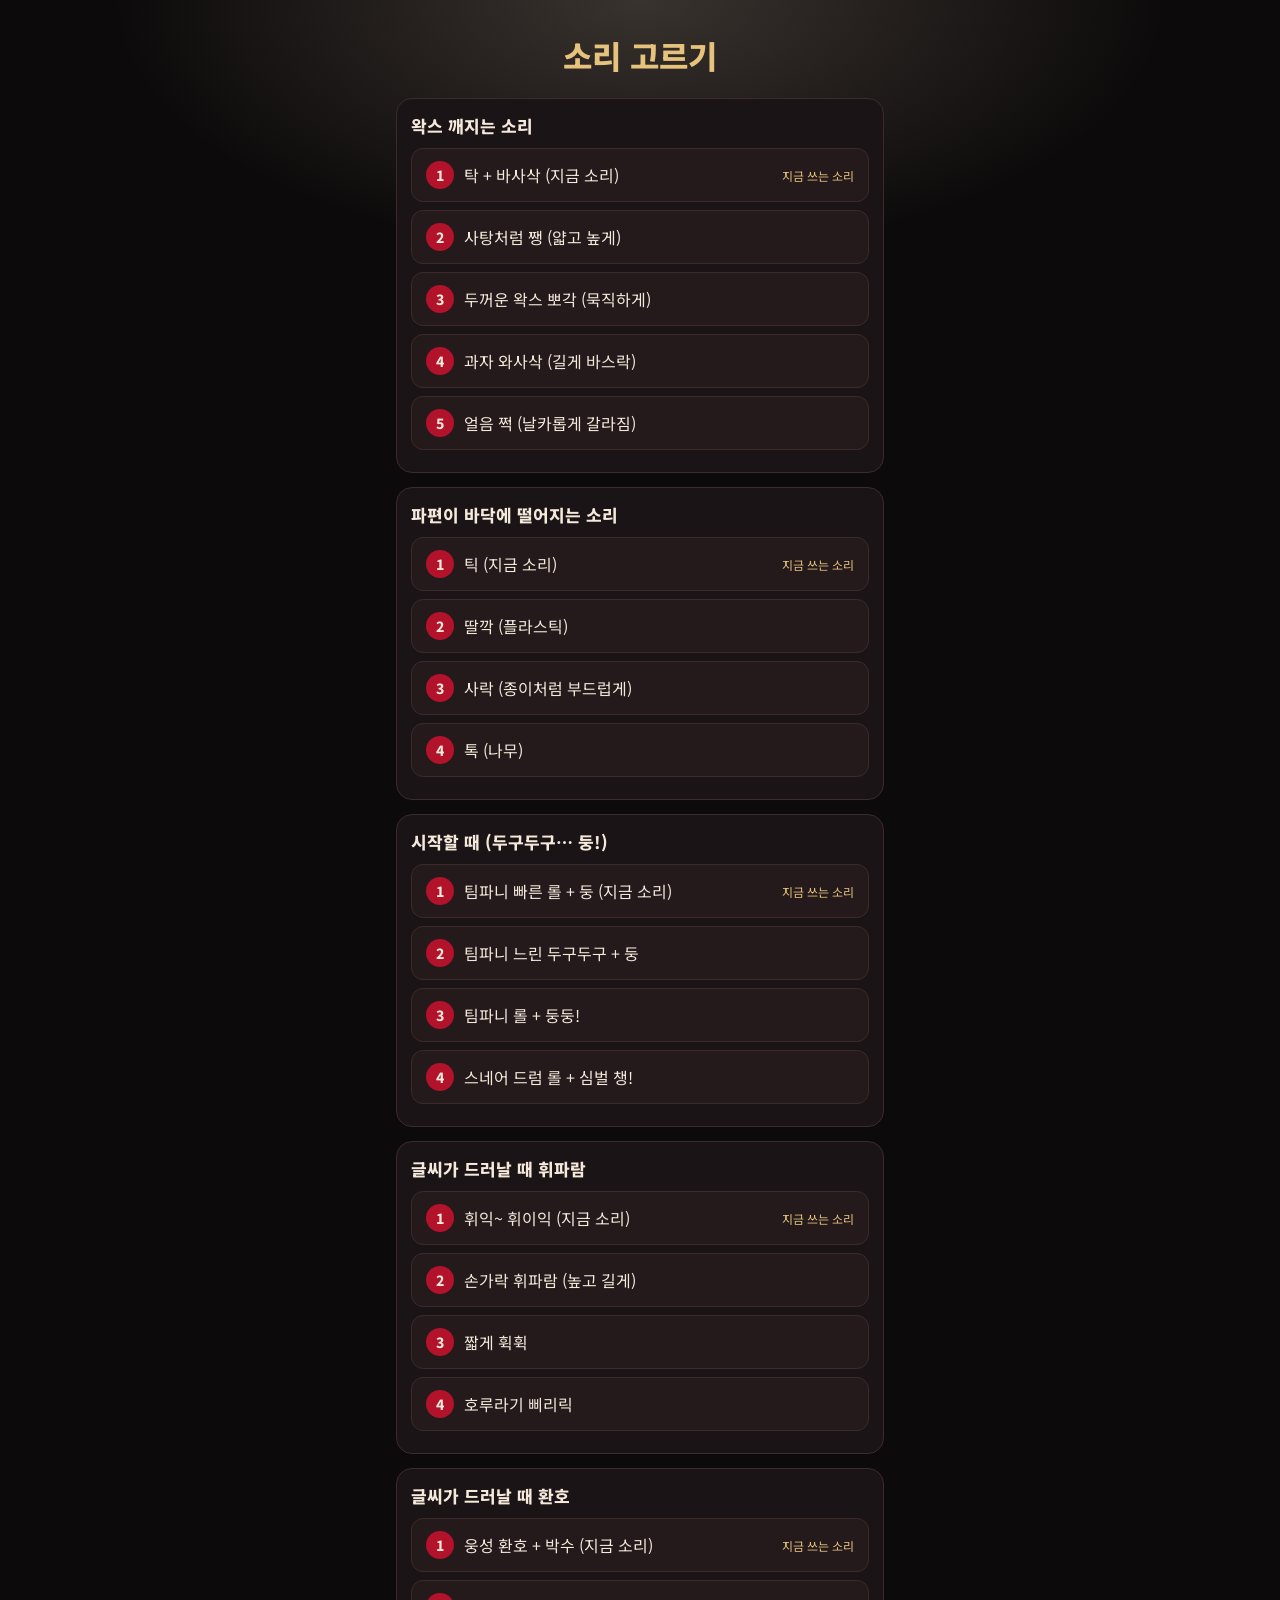
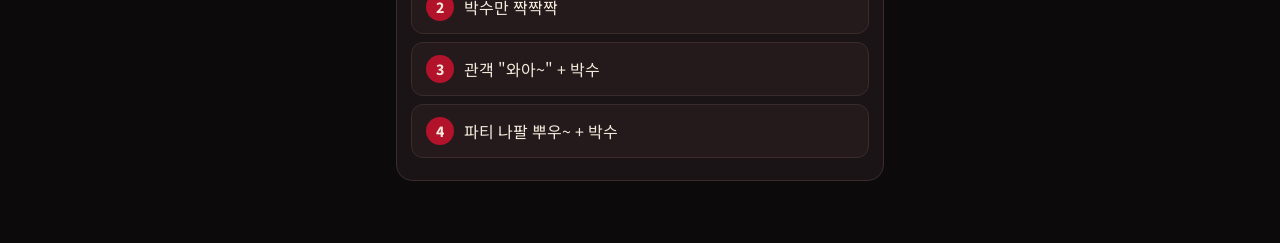
==== sounds.html @ 1c0ba524 "소리 고르기 페이지 Co-Authored-By: Claude Opus 5.5 <noreply@anthropic.com>" ====
<!doctype html>
<html lang="ko">
<head>
  <meta charset="utf-8" />
  <meta name="viewport" content="width=device-width, initial-scale=1" />
  <title>소리 고르기</title>
  <link rel="stylesheet" href="https://fonts.googleapis.com/css2?family=Noto+Sans+KR:wght@400;800&display=swap" />
  <style>
    :root { --bg: #0d0a0b; --ink: #f4e9da; --muted: #a8968d; --gold: #e7c27d; --card: #1b1416; --line: #3b2b2b; --accent: #b3122b; }
    * { box-sizing: border-box; }
    body {
      margin: 0; color: var(--ink); font-family: 'Noto Sans KR', system-ui, sans-serif;
      background: radial-gradient(ellipse 55% 38% at 50% 0%, rgba(255, 236, 205, 0.18), transparent 75%), var(--bg);
      background-attachment: fixed;
    }
    main { max-width: 520px; margin: 0 auto; padding: 24px 16px 48px; }
    h1 { font-weight: 800; color: var(--gold); text-align: center; margin: 8px 0 20px; }
    section { background: var(--card); border: 1px solid var(--line); border-radius: 16px; padding: 14px; margin-bottom: 14px; }
    h2 { font-size: 17px; font-weight: 800; margin: 0 0 10px; }
    button {
      display: flex; align-items: center; gap: 10px; width: 100%; text-align: left;
      font: inherit; font-size: 16px; color: var(--ink); background: #241a1c;
      border: 1px solid var(--line); border-radius: 12px; padding: 12px 14px; margin-bottom: 8px; cursor: pointer;
    }
    button:active, button.playing { border-color: var(--gold); }
    .no { flex: none; width: 28px; height: 28px; border-radius: 50%; display: grid; place-items: center; background: var(--accent); font-weight: 800; font-size: 14px; }
    .now { margin-left: auto; font-size: 12px; color: var(--gold); }
  </style>
</head>
<body>
  <main>
    <h1>소리 고르기</h1>
    <div id="list"></div>
  </main>
  <script type="module">
    import { VARIANTS, toBuffer } from './src/sound-variants.js';
    import { CHOICE } from './src/sound.js';

    let ctx = null;
    const list = document.getElementById('list');
    for (const [key, group] of Object.entries(VARIANTS)) {
      const sec = document.createElement('section');
      const h = document.createElement('h2');
      h.textContent = group.title;
      sec.append(h);
      group.list.forEach((v, i) => {
        const b = document.createElement('button');
        b.innerHTML = `<span class="no">${i + 1}</span><span></span>`;
        b.children[1].textContent = v.name;
        if (CHOICE[key] === i) {
          const now = document.createElement('span');
          now.className = 'now';
          now.textContent = '지금 쓰는 소리';
          b.append(now);
        }
        b.addEventListener('click', () => {
          ctx ??= new (window.AudioContext || window.webkitAudioContext)();
          ctx.resume();
          const src = ctx.createBufferSource();
          src.buffer = toBuffer(ctx, v.make(ctx.sampleRate));
          src.connect(ctx.destination);
          src.start();
          b.classList.add('playing');
          src.onended = () => b.classList.remove('playing');
        });
        sec.append(b);
      });
      list.append(sec);
    }
  </script>
</body>
</html>
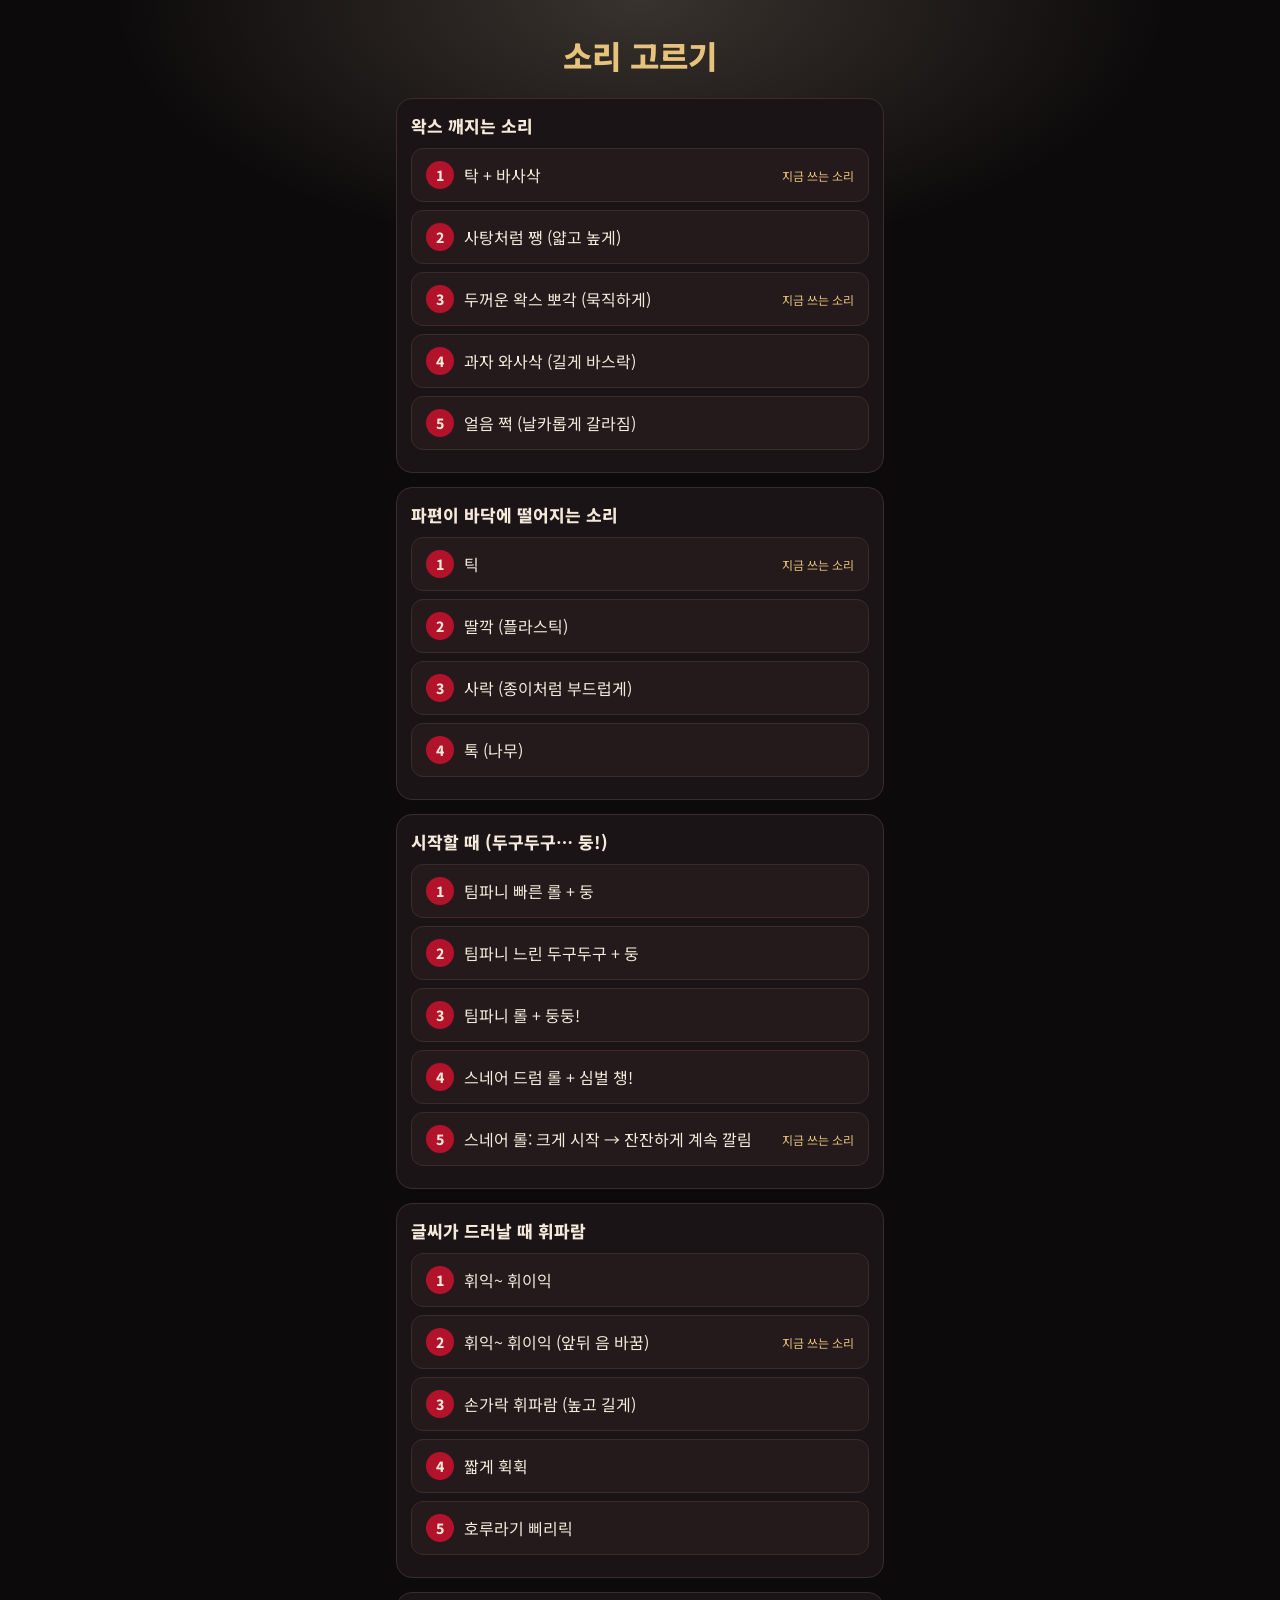
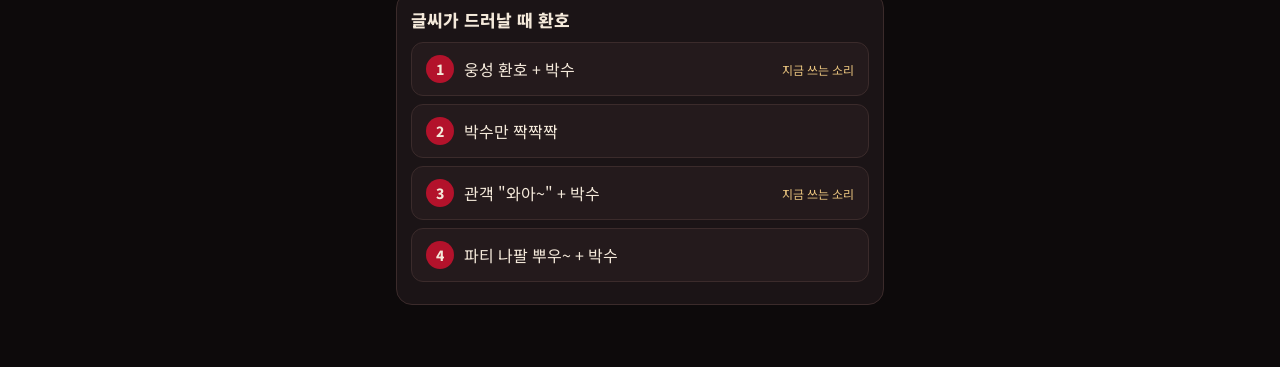
==== commit bf1ad233: "고른 소리 적용 Co-Authored-By: Claude Opus 5.5 <noreply@anthropic.com>" ====
--- a/sounds.html
+++ b/sounds.html
@@ -47,7 +47,7 @@
         const b = document.createElement('button');
         b.innerHTML = `<span class="no">${i + 1}</span><span></span>`;
         b.children[1].textContent = v.name;
-        if (CHOICE[key] === i) {
+        if ([CHOICE[key]].flat().includes(i)) {
           const now = document.createElement('span');
           now.className = 'now';
           now.textContent = '지금 쓰는 소리';
